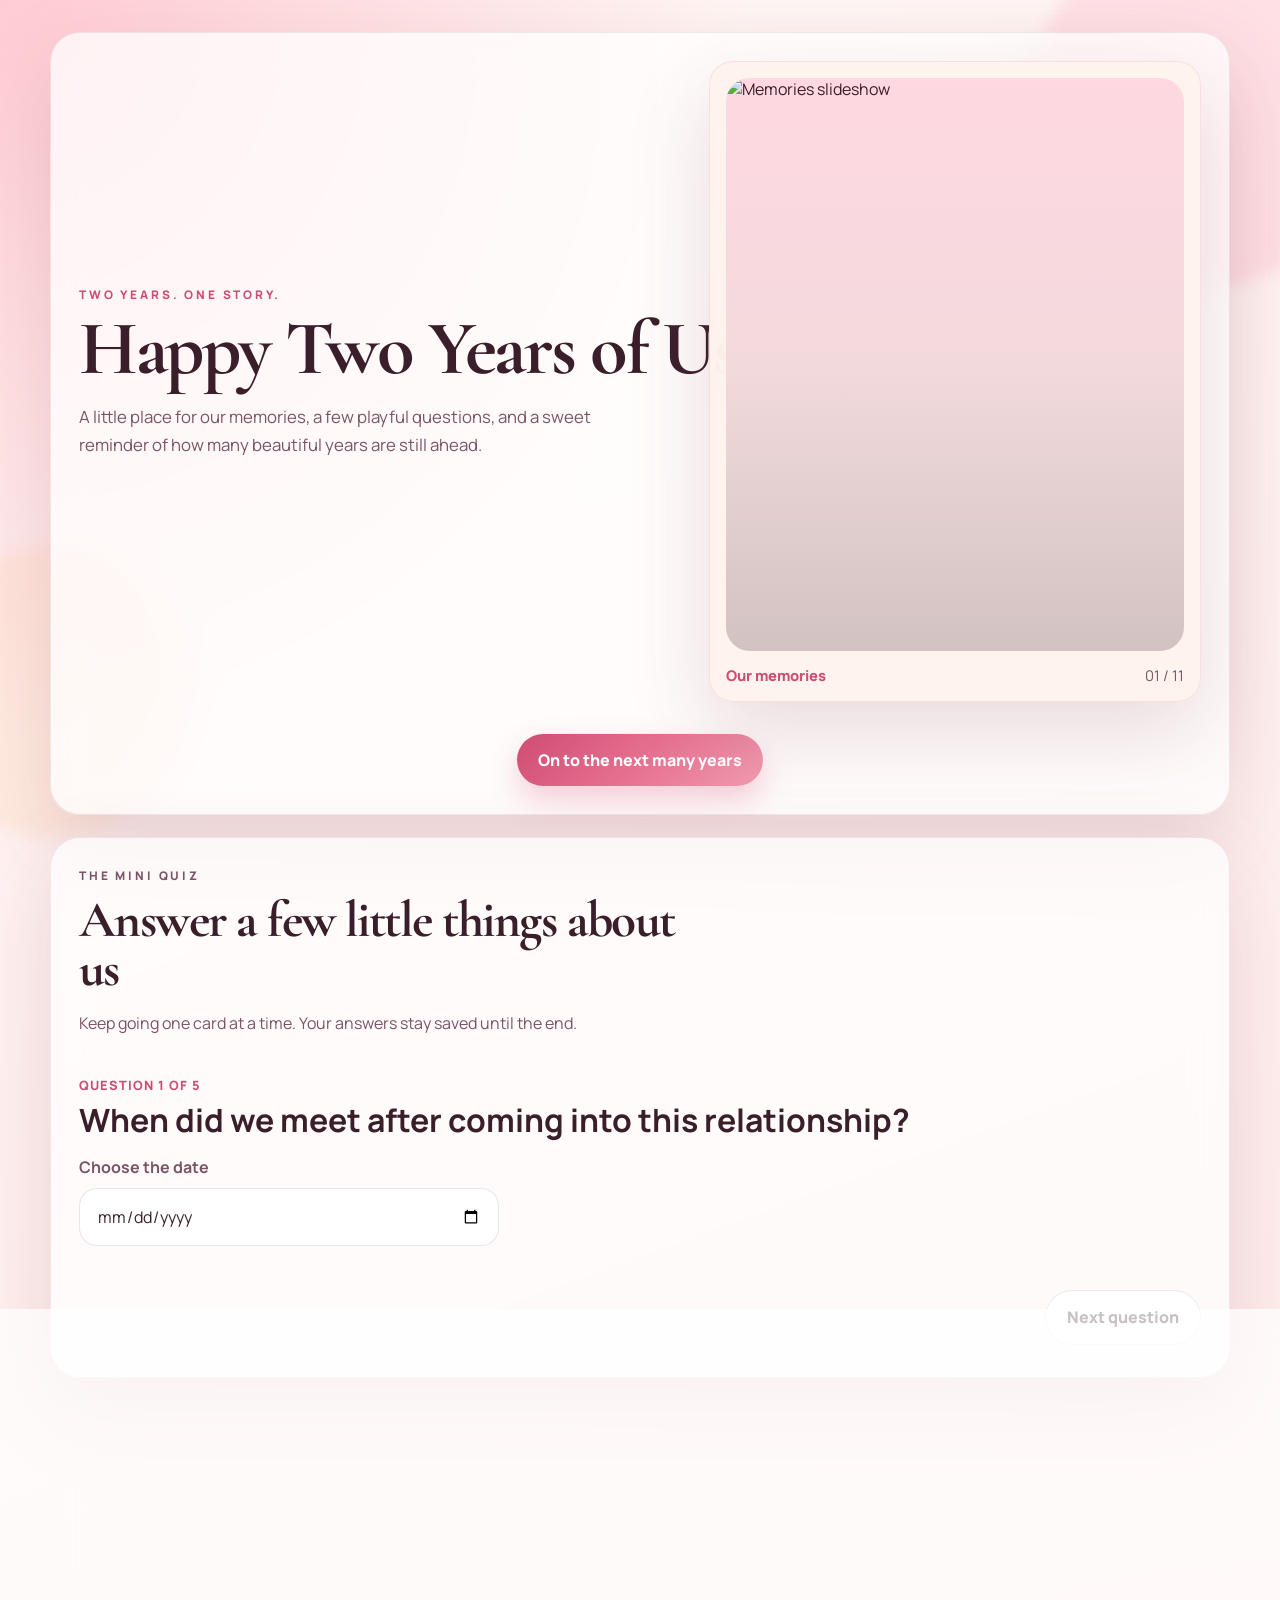
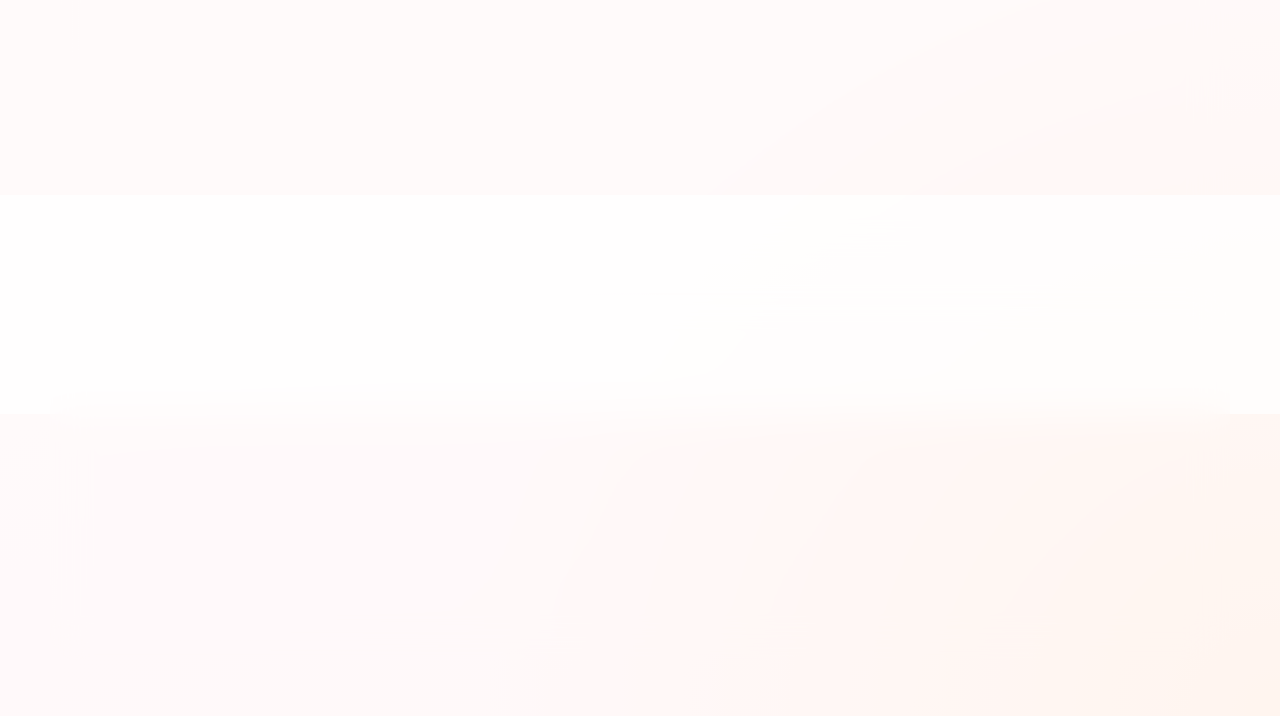
==== index.html @ c74a1701 "Add files via upload" ====
<!DOCTYPE html>
<html lang="en">
<head>
  <meta charset="UTF-8" />
  <meta name="viewport" content="width=device-width, initial-scale=1.0" />
  <title>Happy Two Years of Us, Tamanna!</title>
  <meta name="description" content="A romantic anniversary website for Tamanna with a photo slideshow, quiz, and heartfelt finale." />
  <link rel="preconnect" href="https://fonts.googleapis.com" />
  <link rel="preconnect" href="https://fonts.gstatic.com" crossorigin />
  <link href="https://fonts.googleapis.com/css2?family=Cormorant+Garamond:wght@500;600;700&family=Manrope:wght@400;500;600;700;800&display=swap" rel="stylesheet" />
  <link rel="stylesheet" href="styles.css" />
</head>
<body>
  <div class="page-glow page-glow--one"></div>
  <div class="page-glow page-glow--two"></div>

  <main class="shell">
    <section class="hero panel" id="hero">
      <div class="hero__copy">
        <p class="eyebrow">Two years. One story.</p>
        <h1>Happy Two Years of Us, Tamanna!</h1>
        <p class="lede">
          A little place for our memories, a few playful questions, and a sweet reminder of how many beautiful years are still ahead.
        </p>
      </div>

      <div class="hero__media">
        <div class="slideshow panel panel--soft" aria-label="Photo slideshow">
          <div class="slideshow__frame">
            <img id="slideshowImage" alt="Memories slideshow" />
            <div class="slideshow__overlay"></div>
          </div>
          <div class="slideshow__caption">
            <span class="slideshow__label">Our memories</span>
            <span id="slideshowCounter">01 / 11</span>
          </div>
        </div>
      </div>

      <div class="hero__cta">
        <button class="primary-button" id="beginQuiz" type="button">On to the next many years</button>
      </div>
    </section>

    <section class="quiz panel" id="quiz" aria-live="polite">
      <div class="section-heading">
        <p class="eyebrow">The mini quiz</p>
        <h2>Answer a few little things about us</h2>
        <p>Keep going one card at a time. Your answers stay saved until the end.</p>
      </div>

      <div class="quiz__steps">
        <article class="quiz-step active" data-step="0">
          <div class="quiz-step__meta">
            <span>Question 1 of 5</span>
            <h3>When did we meet after coming into this relationship?</h3>
          </div>
          <label class="input-group">
            <span>Choose the date</span>
            <input id="metDate" type="date" />
            <p class="field-feedback" id="dateFeedback" aria-live="polite"></p>
          </label>
          <div class="step-actions">
            <button class="secondary-button" data-action="next" type="button">Next question</button>
          </div>
        </article>

        <article class="quiz-step" data-step="1">
          <div class="quiz-step__meta">
            <span>Question 2 of 5</span>
            <h3>Arrange what you want for the next 10 anniversaries</h3>
            <p>Drag cards, or use the arrow buttons. The top choice becomes 2027, then 2028, and so on.</p>
          </div>
          <div class="ranking-board">
            <div class="ranking-board__list" id="rankingList" aria-label="Wishlist ordering list"></div>
          </div>
          <div class="step-actions step-actions--spread">
            <button class="ghost-button" data-action="shuffle" type="button">Reorder randomly</button>
            <button class="secondary-button" data-action="next" type="button">Next question</button>
          </div>
        </article>

        <article class="quiz-step" data-step="2">
          <div class="quiz-step__meta">
            <span>Question 3 of 5</span>
            <h3>Which anniversary vibe should our next big celebration have?</h3>
          </div>
          <div class="choice-grid" data-choice-group="vibe">
            <button class="choice-card" type="button" data-value="beach">Sunset beach escape</button>
            <button class="choice-card" type="button" data-value="city">City lights and dinner</button>
            <button class="choice-card" type="button" data-value="villa">Quiet villa retreat</button>
            <button class="choice-card" type="button" data-value="surprise">A full surprise plan</button>
          </div>
          <div class="step-actions">
            <button class="secondary-button" data-action="next" type="button">Next question</button>
          </div>
        </article>

        <article class="quiz-step" data-step="3">
          <div class="quiz-step__meta">
            <span>Question 4 of 5</span>
            <h3>What is one tiny thing you always notice about us?</h3>
          </div>
          <label class="input-group">
            <span>Write a short answer</span>
            <textarea id="tinyThing" rows="4" placeholder="Something cute, funny, or romantic..."></textarea>
          </label>
          <div class="step-actions">
            <button class="secondary-button" data-action="next" type="button">Next question</button>
          </div>
        </article>

        <article class="quiz-step" data-step="4">
          <div class="quiz-step__meta">
            <span>Question 5 of 5</span>
            <h3>Pick the word that best describes us right now</h3>
          </div>
          <div class="choice-grid choice-grid--compact" data-choice-group="word">
            <button class="choice-card" type="button" data-value="soft">Soft</button>
            <button class="choice-card" type="button" data-value="dreamy">Dreamy</button>
            <button class="choice-card" type="button" data-value="electric">Electric</button>
            <button class="choice-card" type="button" data-value="forever">Forever</button>
          </div>
          <div class="step-actions">
            <button class="secondary-button" id="showResults" type="button">See the result</button>
          </div>
        </article>
      </div>
    </section>

    <section class="results panel" id="results">
      <div class="section-heading">
        <p class="eyebrow">Your answers</p>
        <h2>What you chose for the next years</h2>
        <p>Screenshot this and send it to me after you see how the years line up.</p>
      </div>

      <div class="summary-grid">
        <div class="summary-card">
          <h3>Meeting date</h3>
          <p id="summaryDate">Not chosen yet</p>
        </div>
        <div class="summary-card">
          <h3>Anniversary wishlist</h3>
          <div id="summaryList" class="summary-list"></div>
        </div>
      </div>

      <div class="results__prompt panel--soft">
        <p>Screenshot this and send it to me.</p>
        <button class="primary-button" id="goToFinal" type="button">Open the next page</button>
      </div>
    </section>

    <section class="final panel" id="final">
      <div class="section-heading">
        <p class="eyebrow">Last page</p>
        <h2>A final note</h2>
      </div>
      <div class="final-note panel--soft">
        <p id="finalParagraph">A little paragraph for Tamanna will live here. You can replace this with your own note before publishing.</p>
      </div>
    </section>
  </main>

  <template id="rankingItemTemplate">
    <div class="ranking-item" draggable="true">
      <div class="ranking-item__visual">
        <span class="ranking-item__year">2027</span>
      </div>
      <div class="ranking-item__content">
        <strong></strong>
        <p></p>
      </div>
      <div class="ranking-item__actions">
        <button type="button" class="icon-button" data-dir="up" aria-label="Move item up">↑</button>
        <button type="button" class="icon-button" data-dir="down" aria-label="Move item down">↓</button>
      </div>
    </div>
  </template>

  <script src="app.js"></script>
</body>
</html>
---- styles.css ----
:root {
  color-scheme: light;
  --bg: #fff6f2;
  --bg-strong: #ffe7df;
  --panel: rgba(255, 255, 255, 0.72);
  --panel-strong: rgba(255, 243, 238, 0.96);
  --text: #3a1f2b;
  --muted: #7a5466;
  --accent: #cf4d73;
  --accent-2: #f08aaa;
  --accent-3: #f9bdc8;
  --shadow: 0 30px 80px rgba(134, 64, 84, 0.18);
  --border: rgba(140, 77, 96, 0.12);
}

* {
  box-sizing: border-box;
}

html {
  scroll-behavior: smooth;
}

body {
  margin: 0;
  min-height: 100vh;
  color: var(--text);
  font-family: "Manrope", sans-serif;
  background:
    radial-gradient(circle at top left, rgba(255, 196, 205, 0.85), transparent 28%),
    radial-gradient(circle at bottom right, rgba(255, 214, 184, 0.72), transparent 30%),
    linear-gradient(160deg, #fff8f5 0%, #fff0ef 46%, #ffe6e9 100%);
  overflow-x: hidden;
}

body::before {
  content: "";
  position: fixed;
  inset: 0;
  pointer-events: none;
  background-image:
    radial-gradient(rgba(255, 255, 255, 0.24) 1px, transparent 1px);
  background-size: 24px 24px;
  mask-image: linear-gradient(to bottom, rgba(0, 0, 0, 0.25), transparent 80%);
}

.page-glow {
  position: fixed;
  border-radius: 999px;
  filter: blur(8px);
  pointer-events: none;
  z-index: 0;
}

.page-glow--one {
  width: 22rem;
  height: 22rem;
  right: -6rem;
  top: -4rem;
  background: rgba(255, 164, 187, 0.25);
}

.page-glow--two {
  width: 18rem;
  height: 18rem;
  left: -6rem;
  bottom: 4rem;
  background: rgba(255, 208, 173, 0.26);
}

.shell {
  position: relative;
  z-index: 1;
  width: min(1180px, calc(100vw - 32px));
  margin: 0 auto;
  padding: 32px 0 56px;
}

.panel {
  background: var(--panel);
  border: 1px solid var(--border);
  border-radius: 30px;
  box-shadow: var(--shadow);
  backdrop-filter: blur(18px);
}

.panel--soft {
  background: var(--panel-strong);
  border: 1px solid rgba(207, 77, 115, 0.12);
  border-radius: 24px;
}

.hero,
.quiz,
.results,
.final {
  padding: 28px;
}

.hero {
  display: grid;
  grid-template-columns: minmax(0, 1.1fr) minmax(0, 0.9fr);
  gap: 28px;
  align-items: center;
}

.hero__cta {
  grid-column: 1 / -1;
  display: flex;
  justify-content: center;
  padding-top: 4px;
}

.hero__copy h1,
.section-heading h2 {
  margin: 0;
  font-family: "Cormorant Garamond", serif;
  font-weight: 700;
  line-height: 0.95;
  letter-spacing: -0.03em;
}

.hero__copy h1 {
  font-size: clamp(3rem, 6vw, 5.8rem);
  max-width: none;
  white-space: nowrap;
}

.section-heading h2 {
  font-size: clamp(2rem, 4vw, 3.4rem);
}

.eyebrow {
  margin: 0 0 10px;
  color: var(--accent);
  text-transform: uppercase;
  letter-spacing: 0.24em;
  font-size: 0.74rem;
  font-weight: 800;
}

.lede,
.section-heading p,
.summary-card p,
.results__prompt p,
.final-note p {
  color: var(--muted);
  line-height: 1.7;
}

.lede {
  max-width: 52ch;
  font-size: 1.05rem;
}

.primary-button,
.secondary-button,
.ghost-button,
.choice-card,
.icon-button {
  border: 0;
  font: inherit;
  cursor: pointer;
  transition: transform 0.18s ease, box-shadow 0.18s ease, background 0.18s ease, opacity 0.18s ease;
}

.primary-button,
.secondary-button,
.ghost-button {
  padding: 0.95rem 1.3rem;
  border-radius: 999px;
  font-weight: 800;
}

.primary-button {
  color: white;
  background: linear-gradient(135deg, var(--accent) 0%, #e66f8f 50%, #f29db1 100%);
  box-shadow: 0 14px 30px rgba(207, 77, 115, 0.26);
}

.secondary-button {
  color: var(--text);
  background: #fff;
  border: 1px solid rgba(122, 84, 102, 0.12);
}

.ghost-button {
  color: var(--accent);
  background: rgba(255, 255, 255, 0.5);
  border: 1px dashed rgba(207, 77, 115, 0.35);
}

.primary-button:hover,
.secondary-button:hover,
.ghost-button:hover,
.choice-card:hover,
.icon-button:hover {
  transform: translateY(-1px) scale(1.01);
}

.hero__media {
  min-width: 0;
}

.slideshow {
  padding: 16px;
  display: grid;
  gap: 14px;
}

.slideshow__frame {
  position: relative;
  overflow: hidden;
  aspect-ratio: 4 / 5;
  min-height: 0;
  border-radius: 24px;
  background: linear-gradient(180deg, rgba(255, 214, 224, 0.95), rgba(255, 243, 238, 0.95));
}

.slideshow__frame img {
  width: 100%;
  height: 100%;
  object-fit: cover;
  display: block;
  filter: saturate(1.05) contrast(1.02);
}

.slideshow__overlay {
  position: absolute;
  inset: 0;
  background: linear-gradient(180deg, transparent 0%, rgba(48, 19, 30, 0.06) 50%, rgba(48, 19, 30, 0.22) 100%);
}

.slideshow__arrow {
  position: absolute;
  top: 50%;
  transform: translateY(-50%);
  z-index: 2;
  width: 2.75rem;
  height: 2.75rem;
  border-radius: 999px;
  border: 1px solid rgba(255, 255, 255, 0.35);
  background: rgba(58, 31, 43, 0.38);
  color: #fff;
  font-size: 1.75rem;
  line-height: 1;
  display: grid;
  place-items: center;
  backdrop-filter: blur(10px);
  box-shadow: 0 10px 24px rgba(58, 31, 43, 0.18);
}

.slideshow__arrow:hover {
  background: rgba(58, 31, 43, 0.52);
}

.slideshow__arrow--prev {
  left: 0.85rem;
}

.slideshow__arrow--next {
  right: 0.85rem;
}

.slideshow__caption {
  display: flex;
  justify-content: space-between;
  gap: 12px;
  align-items: center;
  color: var(--muted);
  font-size: 0.92rem;
}

.slideshow__label {
  font-weight: 800;
  color: var(--accent);
}

.quiz,
.results,
.final {
  margin-top: 22px;
}

.section-heading {
  margin-bottom: 18px;
  max-width: 64ch;
}

.quiz__steps {
  display: grid;
}

.quiz-step {
  display: none;
  padding: 18px 0 4px;
}

.quiz-step.active {
  display: grid;
  gap: 18px;
  animation: floatIn 0.35s ease both;
}

.quiz-step__meta h3 {
  margin: 8px 0 0;
  font-size: clamp(1.45rem, 3vw, 2rem);
  line-height: 1.1;
}

.quiz-step__meta span {
  color: var(--accent);
  font-size: 0.8rem;
  letter-spacing: 0.08em;
  text-transform: uppercase;
  font-weight: 800;
}

.input-group {
  display: grid;
  gap: 10px;
  max-width: 420px;
}

.input-group span {
  color: var(--muted);
  font-weight: 700;
}

.field-feedback {
  min-height: 1.1em;
  margin: 0;
  color: #a43f63;
  font-size: 0.92rem;
  font-weight: 700;
}

input[type="date"],
textarea {
  width: 100%;
  border: 1px solid rgba(122, 84, 102, 0.15);
  border-radius: 18px;
  padding: 1rem 1.05rem;
  background: rgba(255, 255, 255, 0.84);
  color: var(--text);
  font: inherit;
  box-shadow: inset 0 1px 0 rgba(255, 255, 255, 0.85);
}

textarea {
  resize: vertical;
  min-height: 132px;
}

.ranking-board {
  padding: 18px;
  border-radius: 24px;
  background: linear-gradient(180deg, rgba(255, 251, 249, 0.8), rgba(255, 236, 241, 0.9));
  border: 1px solid rgba(207, 77, 115, 0.1);
}

.ranking-board__list {
  display: grid;
  gap: 14px;
}

.ranking-item {
  display: grid;
  grid-template-columns: auto minmax(0, 1fr) auto;
  align-items: center;
  gap: 14px;
  padding: 14px;
  border-radius: 22px;
  background: rgba(255, 255, 255, 0.86);
  border: 1px solid rgba(122, 84, 102, 0.08);
  box-shadow: 0 12px 26px rgba(163, 78, 101, 0.08);
}

.ranking-item__visual {
  width: 72px;
  height: 72px;
  border-radius: 20px;
  display: grid;
  place-items: center;
  color: white;
  background: linear-gradient(145deg, #c94c72, #f08aaa 48%, #ffd1dd 100%);
  box-shadow: inset 0 1px 0 rgba(255, 255, 255, 0.35);
}

.ranking-item__year {
  font-size: 0.85rem;
  font-weight: 900;
  letter-spacing: 0.12em;
}

.ranking-item__content strong {
  display: block;
  font-size: 1rem;
}

.ranking-item__content p {
  margin: 6px 0 0;
  color: var(--muted);
  font-size: 0.92rem;
}

.ranking-item__actions {
  display: flex;
  gap: 8px;
}

.icon-button {
  width: 40px;
  height: 40px;
  border-radius: 999px;
  background: #fff;
  border: 1px solid rgba(122, 84, 102, 0.12);
  color: var(--accent);
  font-weight: 900;
}

.choice-grid {
  display: grid;
  grid-template-columns: repeat(2, minmax(0, 1fr));
  gap: 12px;
}

.choice-grid--compact {
  grid-template-columns: repeat(4, minmax(0, 1fr));
}

.choice-card {
  min-height: 96px;
  padding: 18px;
  border-radius: 22px;
  background: rgba(255, 255, 255, 0.9);
  border: 1px solid rgba(122, 84, 102, 0.08);
  color: var(--text);
  text-align: left;
  font-weight: 700;
  line-height: 1.3;
  box-shadow: 0 12px 30px rgba(163, 78, 101, 0.08);
}

.choice-card.selected {
  border-color: rgba(207, 77, 115, 0.35);
  box-shadow: 0 14px 34px rgba(207, 77, 115, 0.18);
  background: linear-gradient(180deg, rgba(255, 244, 247, 0.98), rgba(255, 255, 255, 0.98));
}

.step-actions {
  display: flex;
  justify-content: flex-end;
  flex-wrap: wrap;
  gap: 12px;
}

.step-actions--spread {
  justify-content: space-between;
}

.summary-grid {
  display: grid;
  grid-template-columns: repeat(2, minmax(0, 1fr));
  gap: 16px;
}

.summary-card,
.results__prompt,
.final-note {
  padding: 20px;
  border-radius: 22px;
}

.summary-card {
  background: rgba(255, 255, 255, 0.86);
  border: 1px solid rgba(122, 84, 102, 0.08);
}

.summary-list {
  display: grid;
  gap: 10px;
}

.summary-row {
  padding: 12px 14px;
  border-radius: 16px;
  background: rgba(255, 243, 239, 0.98);
  border: 1px solid rgba(207, 77, 115, 0.1);
}

.results__prompt {
  margin-top: 16px;
  display: flex;
  justify-content: space-between;
  gap: 16px;
  align-items: center;
  flex-wrap: wrap;
}

.final-note {
  min-height: 220px;
  display: grid;
  align-items: center;
}

.final-note p {
  margin: 0;
  max-width: 54ch;
  font-size: 1.1rem;
}

[hidden] {
  display: none !important;
}

@keyframes floatIn {
  from {
    opacity: 0;
    transform: translateY(12px);
  }
  to {
    opacity: 1;
    transform: translateY(0);
  }
}

@media (max-width: 960px) {
  .hero,
  .summary-grid,
  .choice-grid--compact {
    grid-template-columns: 1fr;
  }

  .hero__cta {
    justify-content: flex-start;
  }

  .slideshow__frame {
    aspect-ratio: 1 / 1.1;
  }

  .choice-grid {
    grid-template-columns: 1fr;
  }
}

@media (max-width: 640px) {
  .shell {
    width: min(100vw - 18px, 1180px);
    padding: 18px 0 34px;
  }

  .hero,
  .quiz,
  .results,
  .final {
    padding: 18px;
  }

  .hero__copy h1 {
    font-size: clamp(2.1rem, 9vw, 3rem);
    white-space: normal;
    max-width: 12ch;
  }

  .primary-button,
  .secondary-button,
  .ghost-button {
    width: 100%;
    justify-content: center;
  }

  .hero__cta {
    justify-content: stretch;
  }

  .slideshow__caption,
  .results__prompt {
    flex-direction: column;
    align-items: flex-start;
  }

  .slideshow__arrow {
    width: 2.4rem;
    height: 2.4rem;
    font-size: 1.5rem;
  }

  .slideshow__frame {
    aspect-ratio: 4 / 5;
  }

  .ranking-item {
    grid-template-columns: 1fr;
  }

  .ranking-item__actions {
    justify-content: flex-end;
  }
}
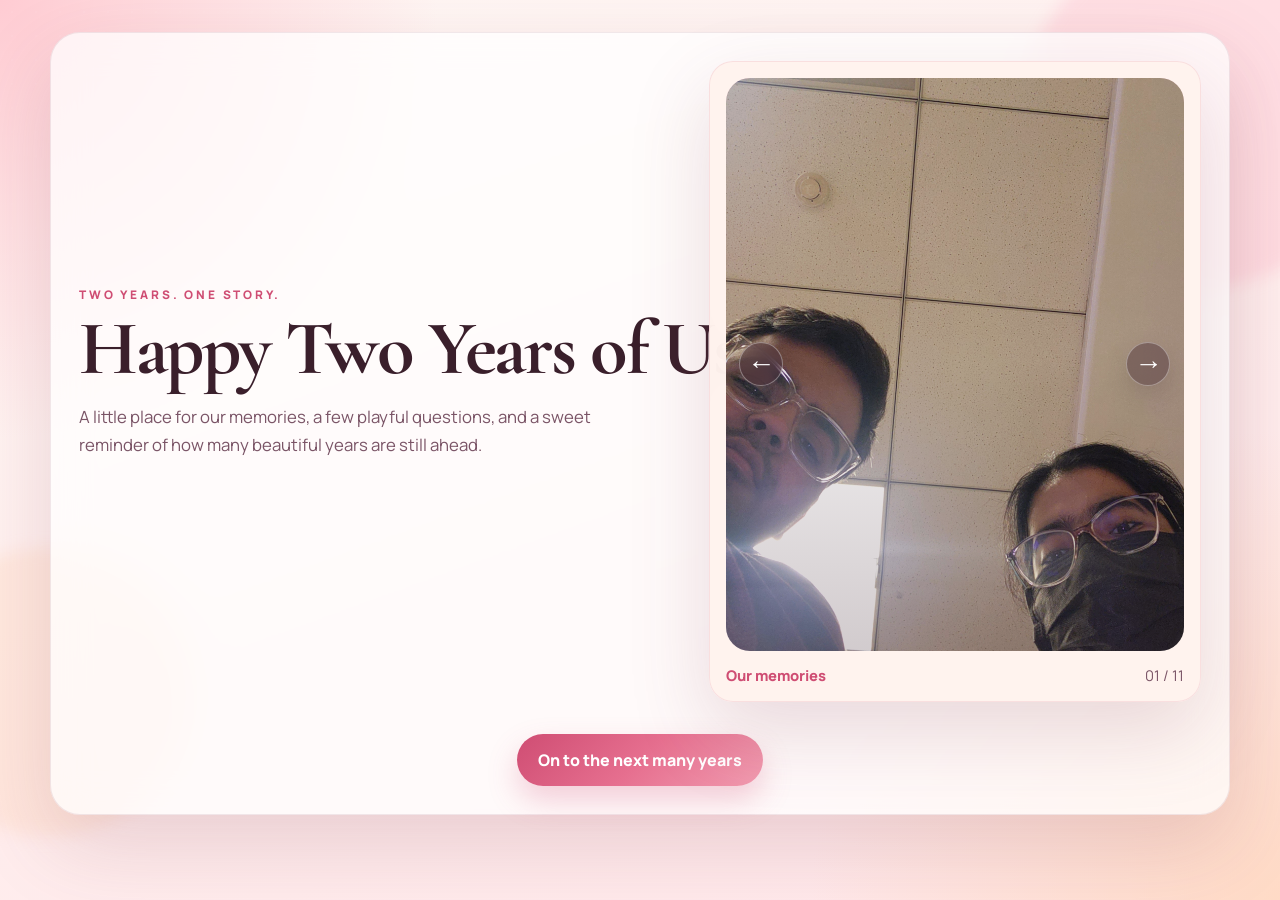
==== commit 709f000f: "Update index.html" ====
--- a/index.html
+++ b/index.html
@@ -29,6 +29,8 @@
           <div class="slideshow__frame">
             <img id="slideshowImage" alt="Memories slideshow" />
             <div class="slideshow__overlay"></div>
+            <button class="slideshow__arrow slideshow__arrow--prev" id="prevSlide" type="button" aria-label="Previous photo">&larr;</button>
+            <button class="slideshow__arrow slideshow__arrow--next" id="nextSlide" type="button" aria-label="Next photo">&rarr;</button>
           </div>
           <div class="slideshow__caption">
             <span class="slideshow__label">Our memories</span>
@@ -181,4 +183,4 @@
 
   <script src="app.js"></script>
 </body>
-</html>+</html>
